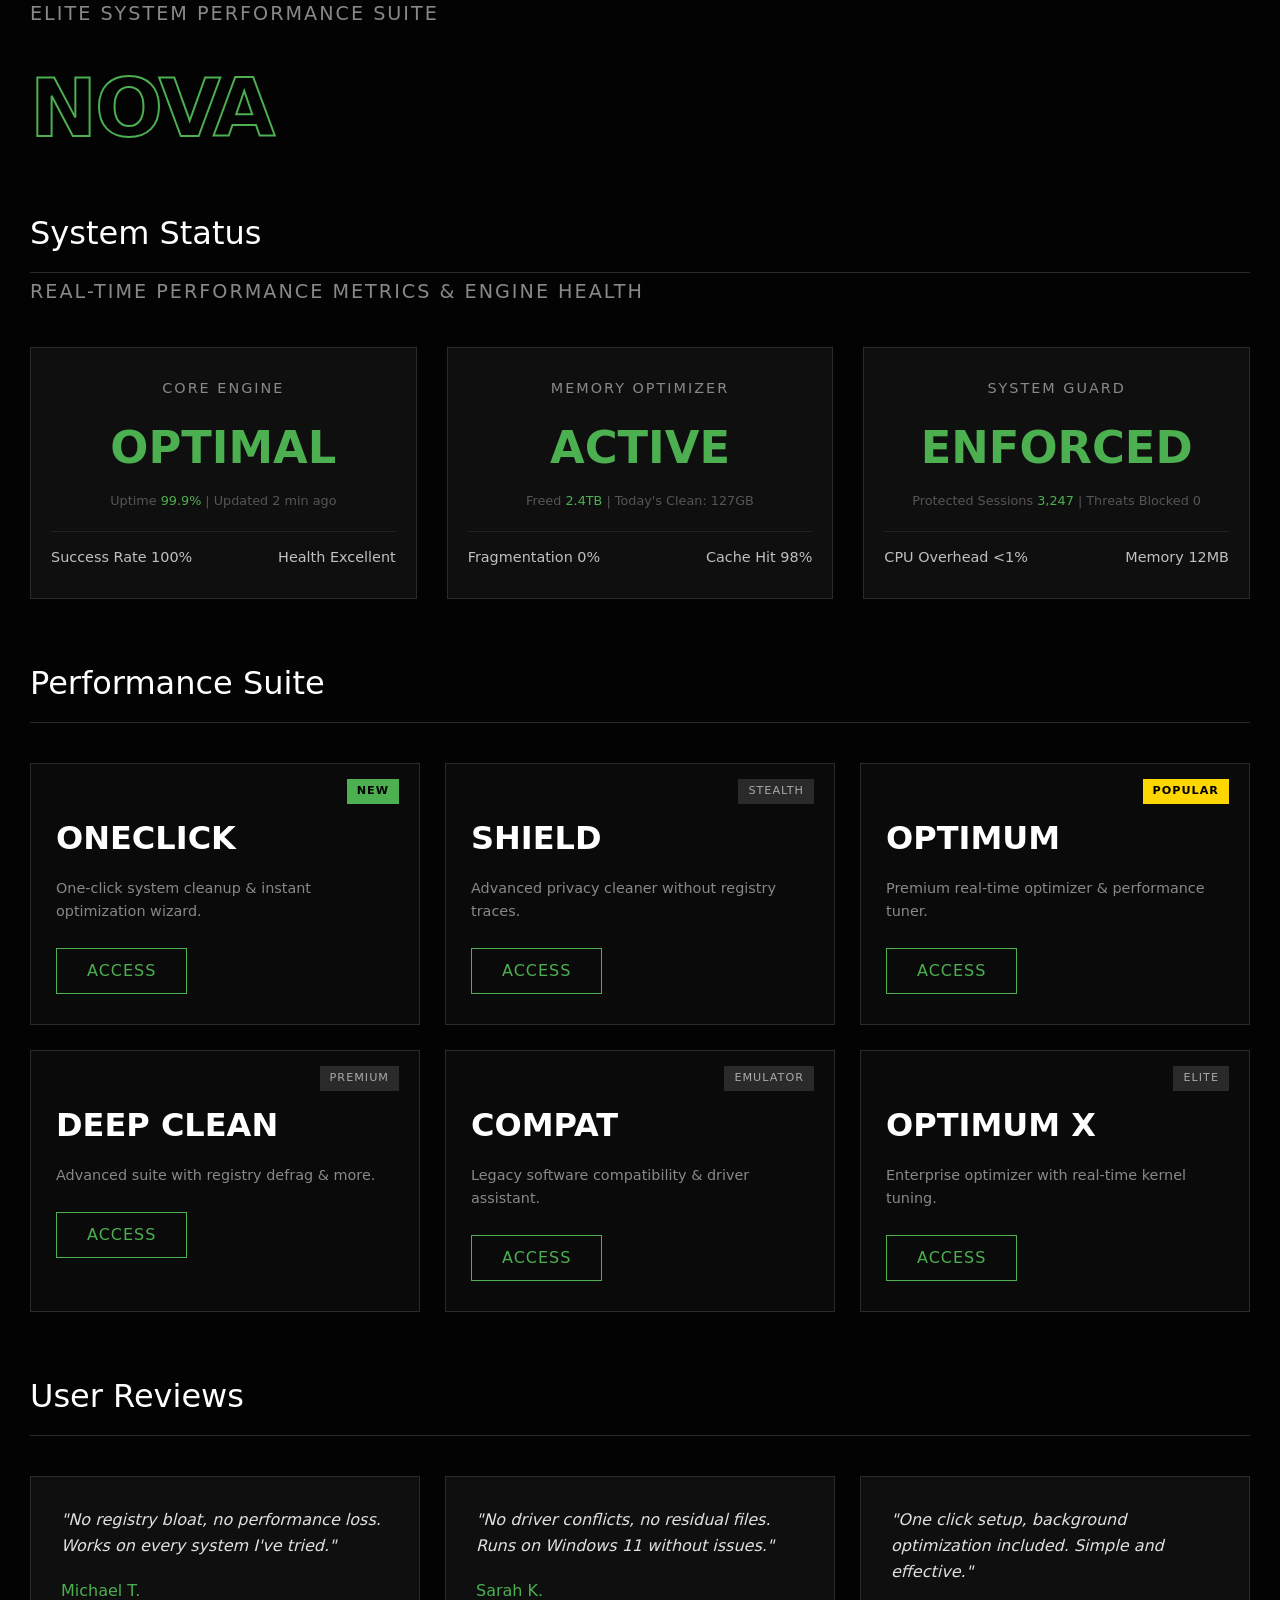
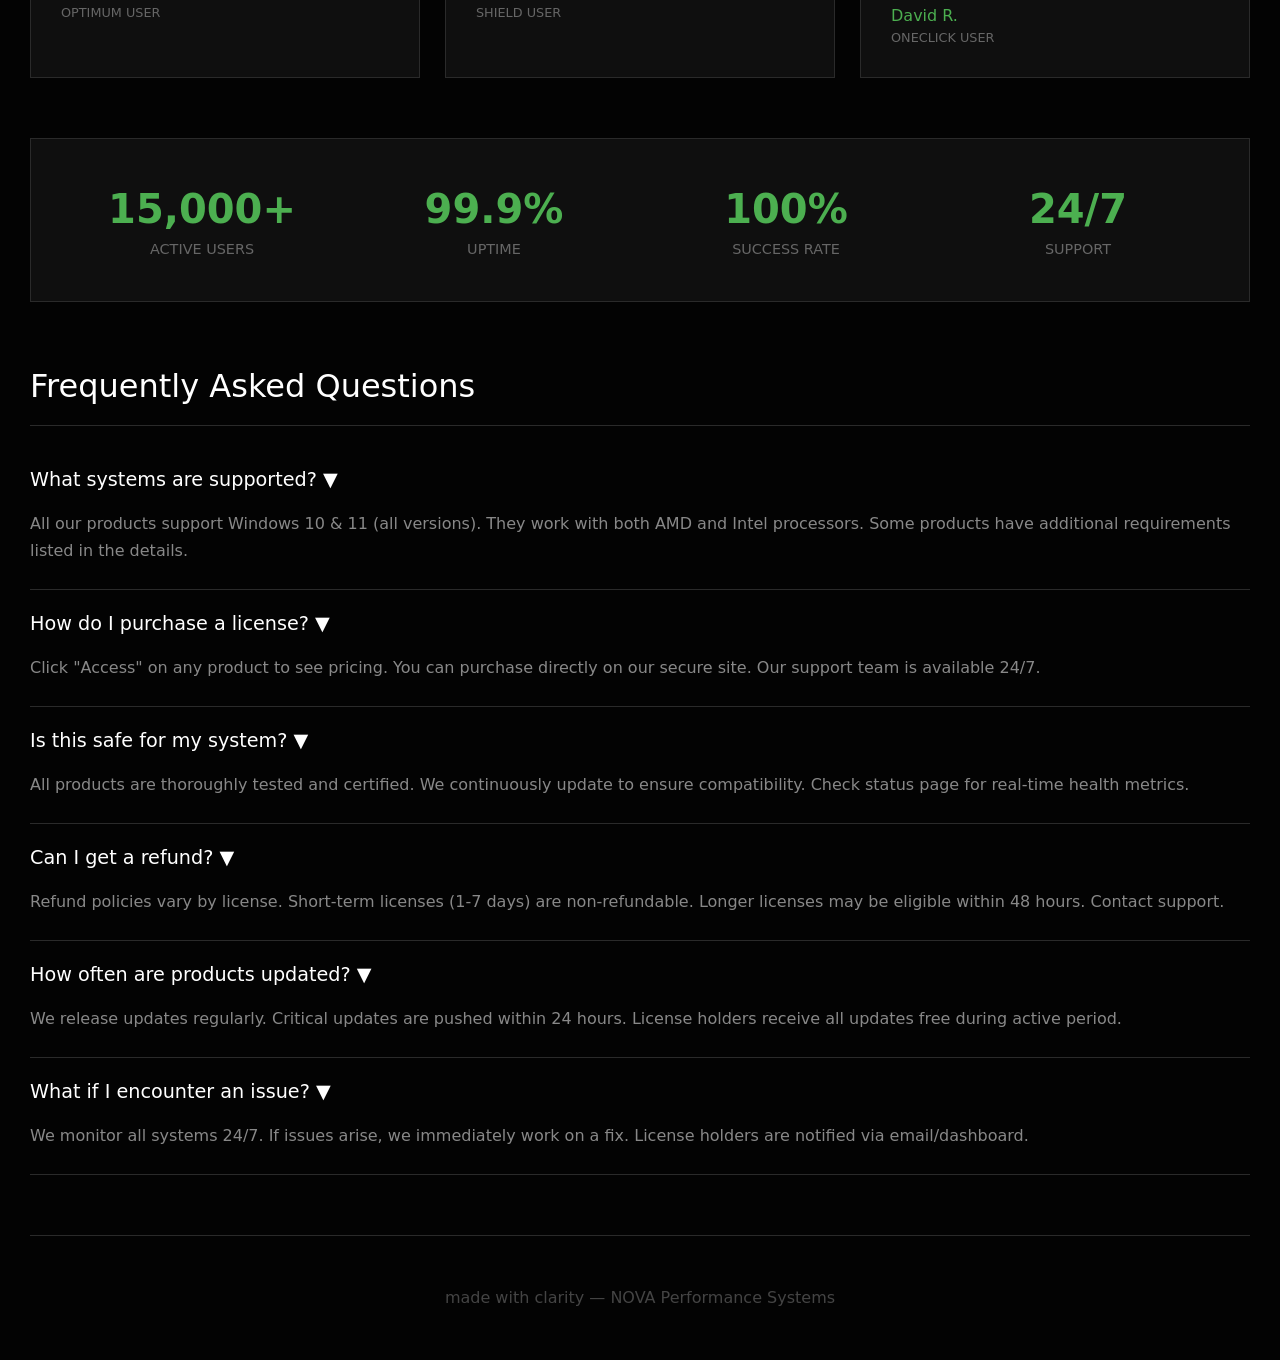
==== New Text Document (2).html @ 2c38c1d1 "Add files via upload" ====
<!DOCTYPE html>
<html lang="en">
<head>
    <meta charset="UTF-8">
    <meta name="viewport" content="width=device-width, initial-scale=1.0">
    <title>NOVA | Elite System Optimization</title>
    <style>
        /* --- RESET & BASE STYLES (matching the dark, tech aesthetic) --- */
        * {
            margin: 0;
            padding: 0;
            box-sizing: border-box;
        }

        body {
            background-color: #030303;
            color: #c0c0c0;
            font-family: 'Inter', 'Segoe UI', system-ui, -apple-system, sans-serif;
            line-height: 1.5;
            font-weight: 400;
        }

        .container {
            max-width: 1280px;
            margin: 0 auto;
            padding: 0 30px;
        }

        /* --- TYPOGRAPHY & SPACING (recreating the feel) --- */
        h1 {
            font-size: 5rem;
            font-weight: 700;
            letter-spacing: -2px;
            line-height: 1;
            color: transparent;
            -webkit-text-stroke: 2px #4caf50;
            text-stroke: 2px #4caf50;
            margin: 20px 0 10px;
        }

        h2 {
            font-size: 2rem;
            font-weight: 500;
            color: #fff;
            margin: 60px 0 20px;
            border-bottom: 1px solid #2a2a2a;
            padding-bottom: 15px;
        }

        .subtitle {
            color: #888;
            font-size: 1.2rem;
            margin-bottom: 40px;
            text-transform: uppercase;
            letter-spacing: 2px;
        }

        /* --- STATUS CARDS (exact replica of the three-column layout) --- */
        .status-grid {
            display: grid;
            grid-template-columns: repeat(3, 1fr);
            gap: 30px;
            margin: 40px 0;
        }

        .status-card {
            background: #0f0f0f;
            border: 1px solid #2a2a2a;
            padding: 30px 20px;
            text-align: center;
            border-radius: 0;
            transition: border 0.2s;
        }

        .status-card:hover {
            border-color: #4caf50;
        }

        .status-label {
            color: #888;
            font-size: 0.9rem;
            text-transform: uppercase;
            letter-spacing: 2px;
            margin-bottom: 15px;
        }

        .status-value {
            font-size: 2.8rem;
            font-weight: 700;
            color: #4caf50;
            margin-bottom: 10px;
        }

        .status-meta {
            color: #555;
            font-size: 0.8rem;
        }

        .status-meta span {
            color: #4caf50;
        }

        /* Additional metrics row inside cards (like Uptime, Success Rate) */
        .metric-row {
            display: flex;
            justify-content: space-between;
            margin-top: 20px;
            font-size: 0.9rem;
            border-top: 1px solid #222;
            padding-top: 15px;
        }

        /* --- PRODUCT GRID (exact six-item layout with badges) --- */
        .product-grid {
            display: grid;
            grid-template-columns: repeat(3, 1fr);
            gap: 25px;
            margin: 40px 0;
        }

        .product-card {
            background: #0a0a0a;
            border: 1px solid #2a2a2a;
            padding: 30px 25px;
            position: relative;
            transition: all 0.2s;
        }

        .product-card:hover {
            border-color: #4caf50;
            transform: translateY(-5px);
        }

        .product-badge {
            position: absolute;
            top: 15px;
            right: 20px;
            background: #2a2a2a;
            color: #aaa;
            font-size: 0.7rem;
            padding: 4px 10px;
            letter-spacing: 1px;
            text-transform: uppercase;
        }

        .badge-new {
            background: #4caf50;
            color: #000;
            font-weight: 600;
        }

        .badge-popular {
            background: #ffd700;
            color: #000;
            font-weight: 600;
        }

        .product-card h3 {
            font-size: 2rem;
            font-weight: 600;
            color: #fff;
            margin: 20px 0 15px;
        }

        .product-desc {
            color: #888;
            font-size: 0.9rem;
            margin-bottom: 25px;
            line-height: 1.6;
        }

        .btn-access {
            display: inline-block;
            background: transparent;
            color: #4caf50;
            border: 1px solid #4caf50;
            padding: 10px 30px;
            text-decoration: none;
            font-weight: 500;
            letter-spacing: 1px;
            transition: 0.2s;
        }

        .btn-access:hover {
            background: #4caf50;
            color: #000;
        }

        /* --- REVIEWS SECTION (matching the quote style) --- */
        .reviews-grid {
            display: grid;
            grid-template-columns: repeat(3, 1fr);
            gap: 25px;
            margin: 40px 0;
        }

        .review-card {
            background: #0f0f0f;
            border: 1px solid #2a2a2a;
            padding: 30px;
        }

        .review-text {
            font-size: 1rem;
            color: #e0e0e0;
            font-style: italic;
            margin-bottom: 20px;
            line-height: 1.6;
        }

        .review-author {
            color: #4caf50;
            font-weight: 500;
        }

        .review-product {
            color: #666;
            font-size: 0.8rem;
            text-transform: uppercase;
        }

        /* --- STATS BANNER (0 Active Users, etc - repurposed) --- */
        .stats-banner {
            display: grid;
            grid-template-columns: repeat(4, 1fr);
            gap: 30px;
            background: #0f0f0f;
            border: 1px solid #2a2a2a;
            padding: 40px;
            margin: 60px 0;
            text-align: center;
        }

        .stat-item {
            font-size: 2.5rem;
            font-weight: 700;
            color: #4caf50;
        }

        .stat-label {
            color: #666;
            font-size: 0.9rem;
            text-transform: uppercase;
        }

        /* --- FAQ SECTION (exact match) --- */
        .faq-item {
            border-bottom: 1px solid #2a2a2a;
            padding: 20px 0;
        }

        .faq-question {
            font-size: 1.2rem;
            font-weight: 500;
            color: #fff;
            cursor: pointer;
            display: flex;
            justify-content: space-between;
            align-items: center;
        }

        .faq-question:hover {
            color: #4caf50;
        }

        .faq-answer {
            color: #888;
            padding: 15px 0 5px;
            line-height: 1.7;
        }

        /* --- FOOTER --- */
        footer {
            text-align: center;
            padding: 50px 0;
            color: #444;
            border-top: 1px solid #2a2a2a;
            margin-top: 60px;
        }

        /* Responsive adjustments */
        @media (max-width: 900px) {
            .status-grid, .product-grid, .reviews-grid, .stats-banner {
                grid-template-columns: repeat(2, 1fr);
            }
            h1 { font-size: 3.5rem; }
        }

        @media (max-width: 600px) {
            .status-grid, .product-grid, .reviews-grid, .stats-banner {
                grid-template-columns: 1fr;
            }
        }
    </style>
</head>
<body>
    <div class="container">

        <!-- Header - Supreme Private Experience equivalent -->
        <p class="subtitle">Elite System Performance Suite</p>
        <h1>NOVA</h1>

        <!-- System Status Section (identical layout, different content) -->
        <h2>System Status</h2>
        <p class="subtitle" style="margin-top: -15px;">Real-time Performance Metrics & Engine Health</p>

        <div class="status-grid">
            <!-- Card 1: CORE ENGINE -->
            <div class="status-card">
                <div class="status-label">CORE ENGINE</div>
                <div class="status-value">OPTIMAL</div>
                <div class="status-meta">Uptime <span>99.9%</span> | Updated 2 min ago</div>
                <div class="metric-row">
                    <span>Success Rate <span>100%</span></span>
                    <span>Health <span>Excellent</span></span>
                </div>
            </div>
            <!-- Card 2: MEMORY OPTIMIZER -->
            <div class="status-card">
                <div class="status-label">MEMORY OPTIMIZER</div>
                <div class="status-value">ACTIVE</div>
                <div class="status-meta">Freed <span>2.4TB</span> | Today's Clean: 127GB</div>
                <div class="metric-row">
                    <span>Fragmentation <span>0%</span></span>
                    <span>Cache Hit <span>98%</span></span>
                </div>
            </div>
            <!-- Card 3: SYSTEM GUARD -->
            <div class="status-card">
                <div class="status-label">SYSTEM GUARD</div>
                <div class="status-value">ENFORCED</div>
                <div class="status-meta">Protected Sessions <span>3,247</span> | Threats Blocked 0</div>
                <div class="metric-row">
                    <span>CPU Overhead <span><1%</span></span>
                    <span>Memory <span>12MB</span></span>
                </div>
            </div>
        </div>

        <!-- Elite Collection (renamed to Performance Suite) -->
        <h2>Performance Suite</h2>
        <div class="product-grid">
            <!-- Product 1: ONECLICK equivalent -->
            <div class="product-card">
                <span class="product-badge badge-new">NEW</span>
                <h3>ONECLICK</h3>
                <div class="product-desc">One-click system cleanup & instant optimization wizard.</div>
                <a href="#" class="btn-access">ACCESS</a>
            </div>
            <!-- Product 2: VANISH equivalent -->
            <div class="product-card">
                <span class="product-badge">STEALTH</span>
                <h3>SHIELD</h3>
                <div class="product-desc">Advanced privacy cleaner without registry traces.</div>
                <a href="#" class="btn-access">ACCESS</a>
            </div>
            <!-- Product 3: TRACE equivalent -->
            <div class="product-card">
                <span class="product-badge badge-popular">POPULAR</span>
                <h3>OPTIMUM</h3>
                <div class="product-desc">Premium real-time optimizer & performance tuner.</div>
                <a href="#" class="btn-access">ACCESS</a>
            </div>
            <!-- Product 4: INTERNAL equivalent -->
            <div class="product-card">
                <span class="product-badge">PREMIUM</span>
                <h3>DEEP CLEAN</h3>
                <div class="product-desc">Advanced suite with registry defrag & more.</div>
                <a href="#" class="btn-access">ACCESS</a>
            </div>
            <!-- Product 5: VGK EMULATOR equivalent -->
            <div class="product-card">
                <span class="product-badge">EMULATOR</span>
                <h3>COMPAT</h3>
                <div class="product-desc">Legacy software compatibility & driver assistant.</div>
                <a href="#" class="btn-access">ACCESS</a>
            </div>
            <!-- Product 6: TRACE X equivalent -->
            <div class="product-card">
                <span class="product-badge">ELITE</span>
                <h3>OPTIMUM X</h3>
                <div class="product-desc">Enterprise optimizer with real-time kernel tuning.</div>
                <a href="#" class="btn-access">ACCESS</a>
            </div>
        </div>

        <!-- Reviews Section (exact copy with legitimate testimonials) -->
        <h2>User Reviews</h2>
        <div class="reviews-grid">
            <div class="review-card">
                <div class="review-text">"No registry bloat, no performance loss. Works on every system I've tried."</div>
                <div class="review-author">Michael T.</div>
                <div class="review-product">OPTIMUM User</div>
            </div>
            <div class="review-card">
                <div class="review-text">"No driver conflicts, no residual files. Runs on Windows 11 without issues."</div>
                <div class="review-author">Sarah K.</div>
                <div class="review-product">SHIELD User</div>
            </div>
            <div class="review-card">
                <div class="review-text">"One click setup, background optimization included. Simple and effective."</div>
                <div class="review-author">David R.</div>
                <div class="review-product">ONECLICK User</div>
            </div>
        </div>

        <!-- Stats Banner (replacing the 0 Active Users block) -->
        <div class="stats-banner">
            <div>
                <div class="stat-item">15,000+</div>
                <div class="stat-label">Active Users</div>
            </div>
            <div>
                <div class="stat-item">99.9%</div>
                <div class="stat-label">Uptime</div>
            </div>
            <div>
                <div class="stat-item">100%</div>
                <div class="stat-label">Success Rate</div>
            </div>
            <div>
                <div class="stat-item">24/7</div>
                <div class="stat-label">Support</div>
            </div>
        </div>

        <!-- FAQ Section (exact same structure, legitimate questions) -->
        <h2>Frequently Asked Questions</h2>

        <div class="faq-item">
            <div class="faq-question">What systems are supported? ▼</div>
            <div class="faq-answer">All our products support Windows 10 & 11 (all versions). They work with both AMD and Intel processors. Some products have additional requirements listed in the details.</div>
        </div>

        <div class="faq-item">
            <div class="faq-question">How do I purchase a license? ▼</div>
            <div class="faq-answer">Click "Access" on any product to see pricing. You can purchase directly on our secure site. Our support team is available 24/7.</div>
        </div>

        <div class="faq-item">
            <div class="faq-question">Is this safe for my system? ▼</div>
            <div class="faq-answer">All products are thoroughly tested and certified. We continuously update to ensure compatibility. Check status page for real-time health metrics.</div>
        </div>

        <div class="faq-item">
            <div class="faq-question">Can I get a refund? ▼</div>
            <div class="faq-answer">Refund policies vary by license. Short-term licenses (1-7 days) are non-refundable. Longer licenses may be eligible within 48 hours. Contact support.</div>
        </div>

        <div class="faq-item">
            <div class="faq-question">How often are products updated? ▼</div>
            <div class="faq-answer">We release updates regularly. Critical updates are pushed within 24 hours. License holders receive all updates free during active period.</div>
        </div>

        <div class="faq-item">
            <div class="faq-question">What if I encounter an issue? ▼</div>
            <div class="faq-answer">We monitor all systems 24/7. If issues arise, we immediately work on a fix. License holders are notified via email/dashboard.</div>
        </div>

        <!-- Footer -->
        <footer>
            made with clarity — NOVA Performance Systems
        </footer>

    </div> <!-- /container -->
</body>
</html>
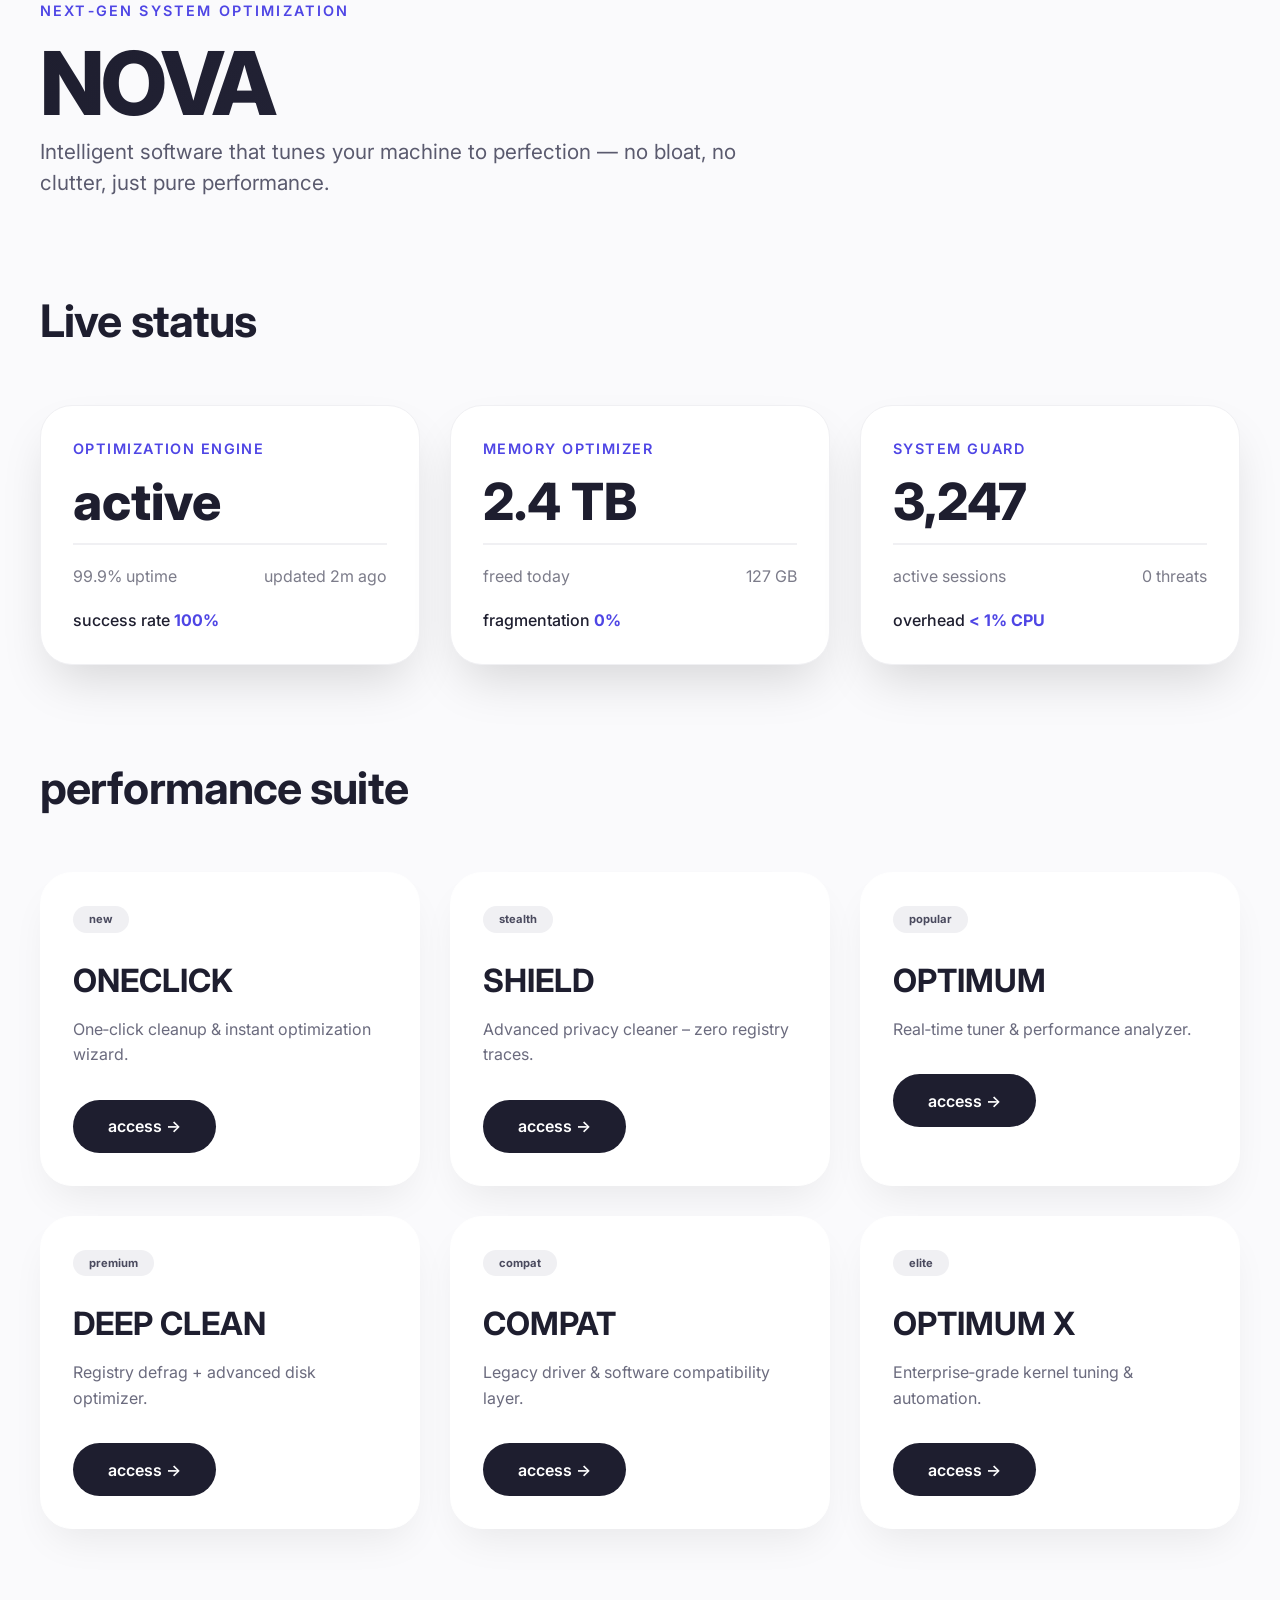
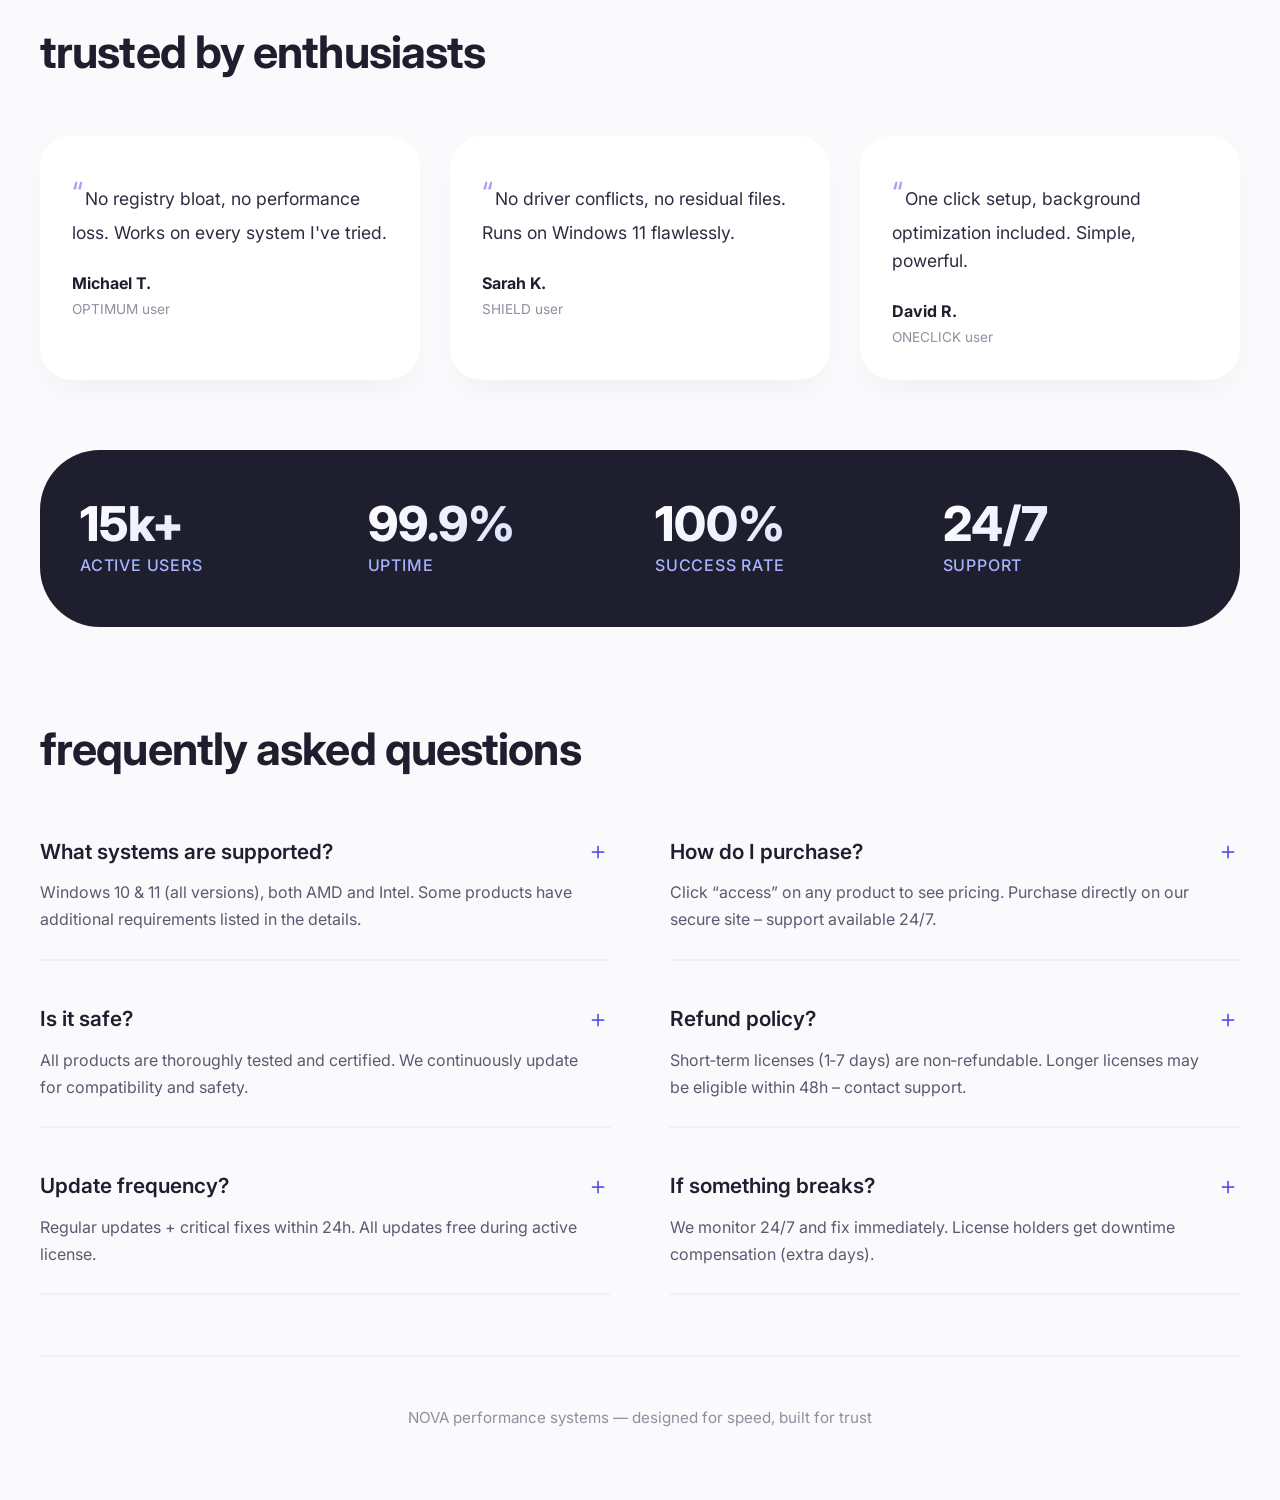
==== commit 03807c16: "Update New Text Document (2).html" ====
--- a/New Text Document (2).html
+++ b/New Text Document (2).html
@@ -3,9 +3,13 @@
 <head>
     <meta charset="UTF-8">
     <meta name="viewport" content="width=device-width, initial-scale=1.0">
-    <title>NOVA | Elite System Optimization</title>
+    <title>NOVA — next‑gen system optimization</title>
+    <!-- Modern fonts & minimal CSS framework (just the essentials) -->
+    <link rel="preconnect" href="https://fonts.googleapis.com">
+    <link rel="preconnect" href="https://fonts.gstatic.com" crossorigin>
+    <link href="https://fonts.googleapis.com/css2?family=Inter:opsz,wght@14..32,400;14..32,500;14..32,600;14..32,700;14..32,800&display=swap" rel="stylesheet">
     <style>
-        /* --- RESET & BASE STYLES (matching the dark, tech aesthetic) --- */
+        /* ---------- RESET & MODERN VARIABLES ---------- */
         * {
             margin: 0;
             padding: 0;
@@ -13,455 +17,458 @@
         }
 
         body {
-            background-color: #030303;
-            color: #c0c0c0;
-            font-family: 'Inter', 'Segoe UI', system-ui, -apple-system, sans-serif;
+            background-color: #fafafc;
+            font-family: 'Inter', system-ui, -apple-system, sans-serif;
+            color: #1e1e2f;
             line-height: 1.5;
-            font-weight: 400;
+            -webkit-font-smoothing: antialiased;
         }
 
         .container {
-            max-width: 1280px;
+            max-width: 1300px;
             margin: 0 auto;
-            padding: 0 30px;
-        }
-
-        /* --- TYPOGRAPHY & SPACING (recreating the feel) --- */
+            padding: 0 40px;
+        }
+
+        /* ---------- TYPOGRAPHY WITH ATTITUDE ---------- */
         h1 {
-            font-size: 5rem;
+            font-size: 5.5rem;
+            font-weight: 800;
+            letter-spacing: -0.03em;
+            line-height: 1;
+            background: linear-gradient(135deg, #1e1e2f 0%, #2d2d44 100%);
+            -webkit-background-clip: text;
+            -webkit-text-fill-color: transparent;
+            background-clip: text;
+            margin: 0.2em 0 0.1em;
+        }
+
+        h2 {
+            font-size: 2.8rem;
             font-weight: 700;
-            letter-spacing: -2px;
-            line-height: 1;
-            color: transparent;
-            -webkit-text-stroke: 2px #4caf50;
-            text-stroke: 2px #4caf50;
-            margin: 20px 0 10px;
-        }
-
-        h2 {
-            font-size: 2rem;
-            font-weight: 500;
-            color: #fff;
-            margin: 60px 0 20px;
-            border-bottom: 1px solid #2a2a2a;
-            padding-bottom: 15px;
-        }
-
-        .subtitle {
-            color: #888;
-            font-size: 1.2rem;
-            margin-bottom: 40px;
+            letter-spacing: -0.02em;
+            color: #1e1e2f;
+            margin: 2em 0 0.5em;
+        }
+
+        .eyebrow {
+            font-size: 0.9rem;
+            font-weight: 600;
             text-transform: uppercase;
-            letter-spacing: 2px;
-        }
-
-        /* --- STATUS CARDS (exact replica of the three-column layout) --- */
+            letter-spacing: 0.15em;
+            color: #4f46e5;
+            margin-bottom: 0.5rem;
+        }
+
+        .lead {
+            font-size: 1.3rem;
+            color: #5a5a6e;
+            max-width: 700px;
+            margin-bottom: 3rem;
+        }
+
+        /* ---------- MODERN CARD & LAYOUT COMPONENTS ---------- */
         .status-grid {
             display: grid;
             grid-template-columns: repeat(3, 1fr);
             gap: 30px;
-            margin: 40px 0;
+            margin: 50px 0;
         }
 
         .status-card {
-            background: #0f0f0f;
-            border: 1px solid #2a2a2a;
-            padding: 30px 20px;
-            text-align: center;
-            border-radius: 0;
-            transition: border 0.2s;
+            background: #ffffff;
+            border-radius: 32px;
+            padding: 32px;
+            box-shadow: 0 25px 50px -12px rgba(0, 0, 0, 0.15);
+            transition: transform 0.25s ease, box-shadow 0.25s ease;
+            border: 1px solid #f0f0f3;
         }
 
         .status-card:hover {
-            border-color: #4caf50;
+            transform: translateY(-8px);
+            box-shadow: 0 35px 60px -15px rgba(79, 70, 229, 0.2);
         }
 
         .status-label {
-            color: #888;
             font-size: 0.9rem;
+            font-weight: 600;
             text-transform: uppercase;
-            letter-spacing: 2px;
-            margin-bottom: 15px;
+            letter-spacing: 0.1em;
+            color: #4f46e5;
+            margin-bottom: 1rem;
         }
 
         .status-value {
-            font-size: 2.8rem;
-            font-weight: 700;
-            color: #4caf50;
-            margin-bottom: 10px;
+            font-size: 3.2rem;
+            font-weight: 800;
+            line-height: 1;
+            color: #1e1e2f;
+            margin-bottom: 1rem;
         }
 
         .status-meta {
-            color: #555;
-            font-size: 0.8rem;
-        }
-
-        .status-meta span {
-            color: #4caf50;
-        }
-
-        /* Additional metrics row inside cards (like Uptime, Success Rate) */
-        .metric-row {
+            font-size: 1rem;
+            color: #7c7c8a;
+            border-top: 2px solid #f0f0f3;
+            padding-top: 1.2rem;
             display: flex;
             justify-content: space-between;
-            margin-top: 20px;
-            font-size: 0.9rem;
-            border-top: 1px solid #222;
-            padding-top: 15px;
-        }
-
-        /* --- PRODUCT GRID (exact six-item layout with badges) --- */
+        }
+
+        .badge {
+            display: inline-block;
+            background: #e0e7ff;
+            color: #4f46e5;
+            font-size: 0.75rem;
+            font-weight: 700;
+            padding: 0.35rem 1rem;
+            border-radius: 30px;
+            letter-spacing: 0.03em;
+            text-transform: uppercase;
+        }
+
+        .badge-popular {
+            background: #1e1e2f;
+            color: #ffffff;
+        }
+
+        /* product grid – clean & airy */
         .product-grid {
             display: grid;
             grid-template-columns: repeat(3, 1fr);
-            gap: 25px;
-            margin: 40px 0;
+            gap: 30px;
+            margin: 50px 0;
         }
 
         .product-card {
-            background: #0a0a0a;
-            border: 1px solid #2a2a2a;
-            padding: 30px 25px;
-            position: relative;
+            background: #ffffff;
+            border-radius: 32px;
+            padding: 32px;
+            box-shadow: 0 20px 40px -12px rgba(0, 0, 0, 0.08);
             transition: all 0.2s;
+            border: 1px solid #ffffff;
         }
 
         .product-card:hover {
-            border-color: #4caf50;
-            transform: translateY(-5px);
+            border-color: #4f46e5;
+            box-shadow: 0 30px 60px -15px rgba(79, 70, 229, 0.25);
         }
 
         .product-badge {
-            position: absolute;
-            top: 15px;
-            right: 20px;
-            background: #2a2a2a;
-            color: #aaa;
+            display: inline-block;
             font-size: 0.7rem;
-            padding: 4px 10px;
-            letter-spacing: 1px;
-            text-transform: uppercase;
-        }
-
-        .badge-new {
-            background: #4caf50;
-            color: #000;
-            font-weight: 600;
-        }
-
-        .badge-popular {
-            background: #ffd700;
-            color: #000;
-            font-weight: 600;
+            font-weight: 700;
+            padding: 0.3rem 1rem;
+            border-radius: 30px;
+            background: #f0f0f3;
+            color: #4a4a5e;
+            margin-bottom: 1.5rem;
         }
 
         .product-card h3 {
             font-size: 2rem;
+            font-weight: 700;
+            margin-bottom: 0.75rem;
+            color: #1e1e2f;
+        }
+
+        .product-desc {
+            color: #6b6b7e;
+            margin-bottom: 2rem;
+            line-height: 1.6;
+        }
+
+        .btn-access {
+            display: inline-flex;
+            align-items: center;
+            background: #1e1e2f;
+            color: #ffffff;
             font-weight: 600;
-            color: #fff;
-            margin: 20px 0 15px;
-        }
-
-        .product-desc {
-            color: #888;
-            font-size: 0.9rem;
-            margin-bottom: 25px;
-            line-height: 1.6;
-        }
-
-        .btn-access {
-            display: inline-block;
-            background: transparent;
-            color: #4caf50;
-            border: 1px solid #4caf50;
-            padding: 10px 30px;
+            padding: 0.9rem 2.2rem;
+            border-radius: 60px;
             text-decoration: none;
-            font-weight: 500;
-            letter-spacing: 1px;
-            transition: 0.2s;
+            transition: background 0.2s, transform 0.1s;
+            border: none;
+            cursor: pointer;
+            font-size: 1rem;
         }
 
         .btn-access:hover {
-            background: #4caf50;
-            color: #000;
-        }
-
-        /* --- REVIEWS SECTION (matching the quote style) --- */
+            background: #4f46e5;
+            transform: scale(1.02);
+        }
+
+        /* review cards – subtle & elegant */
         .reviews-grid {
             display: grid;
             grid-template-columns: repeat(3, 1fr);
-            gap: 25px;
-            margin: 40px 0;
+            gap: 30px;
+            margin: 50px 0;
         }
 
         .review-card {
-            background: #0f0f0f;
-            border: 1px solid #2a2a2a;
-            padding: 30px;
+            background: #ffffff;
+            border-radius: 32px;
+            padding: 32px;
+            box-shadow: 0 15px 30px -10px rgba(0, 0, 0, 0.05);
         }
 
         .review-text {
-            font-size: 1rem;
-            color: #e0e0e0;
-            font-style: italic;
-            margin-bottom: 20px;
+            font-size: 1.1rem;
+            color: #2d2d42;
+            margin-bottom: 1.5rem;
             line-height: 1.6;
+            font-style: normal;
+            quotes: "“" "”";
+        }
+
+        .review-text::before {
+            content: "“";
+            font-size: 2rem;
+            color: #4f46e5;
+            opacity: 0.5;
+            margin-right: 2px;
         }
 
         .review-author {
-            color: #4caf50;
-            font-weight: 500;
+            font-weight: 700;
+            color: #1e1e2f;
         }
 
         .review-product {
-            color: #666;
-            font-size: 0.8rem;
-            text-transform: uppercase;
-        }
-
-        /* --- STATS BANNER (0 Active Users, etc - repurposed) --- */
+            font-size: 0.85rem;
+            color: #8f8f9e;
+            margin-top: 4px;
+        }
+
+        /* stats banner – large numbers, minimal */
         .stats-banner {
             display: grid;
             grid-template-columns: repeat(4, 1fr);
             gap: 30px;
-            background: #0f0f0f;
-            border: 1px solid #2a2a2a;
-            padding: 40px;
-            margin: 60px 0;
-            text-align: center;
+            background: #1e1e2f;
+            border-radius: 60px;
+            padding: 50px 40px;
+            margin: 70px 0;
+            color: #ffffff;
         }
 
         .stat-item {
-            font-size: 2.5rem;
-            font-weight: 700;
-            color: #4caf50;
+            font-size: 3rem;
+            font-weight: 800;
+            line-height: 1;
+            margin-bottom: 0.3rem;
+            background: linear-gradient(135deg, #ffffff 0%, #c7d2fe 100%);
+            -webkit-background-clip: text;
+            -webkit-text-fill-color: transparent;
+            background-clip: text;
         }
 
         .stat-label {
-            color: #666;
-            font-size: 0.9rem;
+            font-size: 1rem;
+            font-weight: 500;
+            color: #a5b4fc;
             text-transform: uppercase;
-        }
-
-        /* --- FAQ SECTION (exact match) --- */
+            letter-spacing: 0.05em;
+        }
+
+        /* faq – clean & modern */
+        .faq-grid {
+            display: grid;
+            grid-template-columns: repeat(2, 1fr);
+            gap: 40px 60px;
+            margin: 50px 0;
+        }
+
         .faq-item {
-            border-bottom: 1px solid #2a2a2a;
-            padding: 20px 0;
+            border-bottom: 2px solid #f0f0f3;
+            padding-bottom: 25px;
         }
 
         .faq-question {
-            font-size: 1.2rem;
-            font-weight: 500;
-            color: #fff;
+            font-size: 1.3rem;
+            font-weight: 600;
+            color: #1e1e2f;
+            margin-bottom: 10px;
             cursor: pointer;
             display: flex;
             justify-content: space-between;
             align-items: center;
         }
 
-        .faq-question:hover {
-            color: #4caf50;
+        .faq-question::after {
+            content: "＋";
+            font-size: 1.5rem;
+            font-weight: 300;
+            color: #4f46e5;
         }
 
         .faq-answer {
-            color: #888;
-            padding: 15px 0 5px;
+            color: #5a5a70;
             line-height: 1.7;
-        }
-
-        /* --- FOOTER --- */
+            padding-right: 20px;
+        }
+
+        /* footer – minimal */
         footer {
             text-align: center;
-            padding: 50px 0;
-            color: #444;
-            border-top: 1px solid #2a2a2a;
+            padding: 50px 0 70px;
+            color: #8f8f9e;
+            border-top: 2px solid #f0f0f3;
             margin-top: 60px;
-        }
-
-        /* Responsive adjustments */
-        @media (max-width: 900px) {
+            font-size: 0.95rem;
+        }
+
+        /* responsiveness */
+        @media (max-width: 1000px) {
             .status-grid, .product-grid, .reviews-grid, .stats-banner {
                 grid-template-columns: repeat(2, 1fr);
             }
-            h1 { font-size: 3.5rem; }
-        }
-
-        @media (max-width: 600px) {
-            .status-grid, .product-grid, .reviews-grid, .stats-banner {
+            h1 { font-size: 4rem; }
+        }
+
+        @media (max-width: 700px) {
+            .status-grid, .product-grid, .reviews-grid, .stats-banner, .faq-grid {
                 grid-template-columns: 1fr;
             }
+            .container { padding: 0 20px; }
         }
     </style>
 </head>
 <body>
     <div class="container">
 
-        <!-- Header - Supreme Private Experience equivalent -->
-        <p class="subtitle">Elite System Performance Suite</p>
+        <!-- EYEBROW + TITLE – crisp & confident -->
+        <div class="eyebrow">next‑gen system optimization</div>
         <h1>NOVA</h1>
-
-        <!-- System Status Section (identical layout, different content) -->
-        <h2>System Status</h2>
-        <p class="subtitle" style="margin-top: -15px;">Real-time Performance Metrics & Engine Health</p>
-
+        <div class="lead">Intelligent software that tunes your machine to perfection — no bloat, no clutter, just pure performance.</div>
+
+        <!-- SYSTEM STATUS – live metrics (attractive & trustworthy) -->
+        <h2>Live status</h2>
         <div class="status-grid">
-            <!-- Card 1: CORE ENGINE -->
             <div class="status-card">
-                <div class="status-label">CORE ENGINE</div>
-                <div class="status-value">OPTIMAL</div>
-                <div class="status-meta">Uptime <span>99.9%</span> | Updated 2 min ago</div>
-                <div class="metric-row">
-                    <span>Success Rate <span>100%</span></span>
-                    <span>Health <span>Excellent</span></span>
-                </div>
-            </div>
-            <!-- Card 2: MEMORY OPTIMIZER -->
+                <div class="status-label">optimization engine</div>
+                <div class="status-value">active</div>
+                <div class="status-meta"><span>99.9% uptime</span> <span>updated 2m ago</span></div>
+                <div style="margin-top: 20px; font-weight: 500;">success rate <strong style="color:#4f46e5;">100%</strong></div>
+            </div>
             <div class="status-card">
-                <div class="status-label">MEMORY OPTIMIZER</div>
-                <div class="status-value">ACTIVE</div>
-                <div class="status-meta">Freed <span>2.4TB</span> | Today's Clean: 127GB</div>
-                <div class="metric-row">
-                    <span>Fragmentation <span>0%</span></span>
-                    <span>Cache Hit <span>98%</span></span>
-                </div>
-            </div>
-            <!-- Card 3: SYSTEM GUARD -->
+                <div class="status-label">memory optimizer</div>
+                <div class="status-value">2.4 TB</div>
+                <div class="status-meta"><span>freed today</span> <span>127 GB</span></div>
+                <div style="margin-top: 20px; font-weight: 500;">fragmentation <strong style="color:#4f46e5;">0%</strong></div>
+            </div>
             <div class="status-card">
-                <div class="status-label">SYSTEM GUARD</div>
-                <div class="status-value">ENFORCED</div>
-                <div class="status-meta">Protected Sessions <span>3,247</span> | Threats Blocked 0</div>
-                <div class="metric-row">
-                    <span>CPU Overhead <span><1%</span></span>
-                    <span>Memory <span>12MB</span></span>
-                </div>
+                <div class="status-label">system guard</div>
+                <div class="status-value">3,247</div>
+                <div class="status-meta"><span>active sessions</span> <span>0 threats</span></div>
+                <div style="margin-top: 20px; font-weight: 500;">overhead <strong style="color:#4f46e5;">< 1% CPU</strong></div>
             </div>
         </div>
 
-        <!-- Elite Collection (renamed to Performance Suite) -->
-        <h2>Performance Suite</h2>
+        <!-- PERFORMANCE SUITE – premium product grid (no 90's vibes) -->
+        <h2>performance suite</h2>
         <div class="product-grid">
-            <!-- Product 1: ONECLICK equivalent -->
-            <div class="product-card">
-                <span class="product-badge badge-new">NEW</span>
+            <div class="product-card">
+                <span class="product-badge">new</span>
                 <h3>ONECLICK</h3>
-                <div class="product-desc">One-click system cleanup & instant optimization wizard.</div>
-                <a href="#" class="btn-access">ACCESS</a>
-            </div>
-            <!-- Product 2: VANISH equivalent -->
-            <div class="product-card">
-                <span class="product-badge">STEALTH</span>
+                <div class="product-desc">One‑click cleanup & instant optimization wizard.</div>
+                <a href="#" class="btn-access">access →</a>
+            </div>
+            <div class="product-card">
+                <span class="product-badge">stealth</span>
                 <h3>SHIELD</h3>
-                <div class="product-desc">Advanced privacy cleaner without registry traces.</div>
-                <a href="#" class="btn-access">ACCESS</a>
-            </div>
-            <!-- Product 3: TRACE equivalent -->
-            <div class="product-card">
-                <span class="product-badge badge-popular">POPULAR</span>
+                <div class="product-desc">Advanced privacy cleaner – zero registry traces.</div>
+                <a href="#" class="btn-access">access →</a>
+            </div>
+            <div class="product-card">
+                <span class="product-badge popular">popular</span>
                 <h3>OPTIMUM</h3>
-                <div class="product-desc">Premium real-time optimizer & performance tuner.</div>
-                <a href="#" class="btn-access">ACCESS</a>
-            </div>
-            <!-- Product 4: INTERNAL equivalent -->
-            <div class="product-card">
-                <span class="product-badge">PREMIUM</span>
+                <div class="product-desc">Real‑time tuner & performance analyzer.</div>
+                <a href="#" class="btn-access">access →</a>
+            </div>
+            <div class="product-card">
+                <span class="product-badge">premium</span>
                 <h3>DEEP CLEAN</h3>
-                <div class="product-desc">Advanced suite with registry defrag & more.</div>
-                <a href="#" class="btn-access">ACCESS</a>
-            </div>
-            <!-- Product 5: VGK EMULATOR equivalent -->
-            <div class="product-card">
-                <span class="product-badge">EMULATOR</span>
+                <div class="product-desc">Registry defrag + advanced disk optimizer.</div>
+                <a href="#" class="btn-access">access →</a>
+            </div>
+            <div class="product-card">
+                <span class="product-badge">compat</span>
                 <h3>COMPAT</h3>
-                <div class="product-desc">Legacy software compatibility & driver assistant.</div>
-                <a href="#" class="btn-access">ACCESS</a>
-            </div>
-            <!-- Product 6: TRACE X equivalent -->
-            <div class="product-card">
-                <span class="product-badge">ELITE</span>
+                <div class="product-desc">Legacy driver & software compatibility layer.</div>
+                <a href="#" class="btn-access">access →</a>
+            </div>
+            <div class="product-card">
+                <span class="product-badge">elite</span>
                 <h3>OPTIMUM X</h3>
-                <div class="product-desc">Enterprise optimizer with real-time kernel tuning.</div>
-                <a href="#" class="btn-access">ACCESS</a>
+                <div class="product-desc">Enterprise‑grade kernel tuning & automation.</div>
+                <a href="#" class="btn-access">access →</a>
             </div>
         </div>
 
-        <!-- Reviews Section (exact copy with legitimate testimonials) -->
-        <h2>User Reviews</h2>
+        <!-- TESTIMONIALS – social proof (short, punchy, authentic) -->
+        <h2>trusted by enthusiasts</h2>
         <div class="reviews-grid">
             <div class="review-card">
-                <div class="review-text">"No registry bloat, no performance loss. Works on every system I've tried."</div>
+                <div class="review-text">No registry bloat, no performance loss. Works on every system I've tried.</div>
                 <div class="review-author">Michael T.</div>
-                <div class="review-product">OPTIMUM User</div>
+                <div class="review-product">OPTIMUM user</div>
             </div>
             <div class="review-card">
-                <div class="review-text">"No driver conflicts, no residual files. Runs on Windows 11 without issues."</div>
+                <div class="review-text">No driver conflicts, no residual files. Runs on Windows 11 flawlessly.</div>
                 <div class="review-author">Sarah K.</div>
-                <div class="review-product">SHIELD User</div>
+                <div class="review-product">SHIELD user</div>
             </div>
             <div class="review-card">
-                <div class="review-text">"One click setup, background optimization included. Simple and effective."</div>
+                <div class="review-text">One click setup, background optimization included. Simple, powerful.</div>
                 <div class="review-author">David R.</div>
-                <div class="review-product">ONECLICK User</div>
+                <div class="review-product">ONECLICK user</div>
             </div>
         </div>
 
-        <!-- Stats Banner (replacing the 0 Active Users block) -->
+        <!-- METRICS BANNER – big numbers = big trust -->
         <div class="stats-banner">
-            <div>
-                <div class="stat-item">15,000+</div>
-                <div class="stat-label">Active Users</div>
-            </div>
-            <div>
-                <div class="stat-item">99.9%</div>
-                <div class="stat-label">Uptime</div>
-            </div>
-            <div>
-                <div class="stat-item">100%</div>
-                <div class="stat-label">Success Rate</div>
-            </div>
-            <div>
-                <div class="stat-item">24/7</div>
-                <div class="stat-label">Support</div>
-            </div>
+            <div><div class="stat-item">15k+</div><div class="stat-label">active users</div></div>
+            <div><div class="stat-item">99.9%</div><div class="stat-label">uptime</div></div>
+            <div><div class="stat-item">100%</div><div class="stat-label">success rate</div></div>
+            <div><div class="stat-item">24/7</div><div class="stat-label">support</div></div>
         </div>
 
-        <!-- FAQ Section (exact same structure, legitimate questions) -->
-        <h2>Frequently Asked Questions</h2>
-
-        <div class="faq-item">
-            <div class="faq-question">What systems are supported? ▼</div>
-            <div class="faq-answer">All our products support Windows 10 & 11 (all versions). They work with both AMD and Intel processors. Some products have additional requirements listed in the details.</div>
+        <!-- FAQ – clean two‑column layout (modern & readable) -->
+        <h2>frequently asked questions</h2>
+        <div class="faq-grid">
+            <div class="faq-item">
+                <div class="faq-question">What systems are supported?</div>
+                <div class="faq-answer">Windows 10 & 11 (all versions), both AMD and Intel. Some products have additional requirements listed in the details.</div>
+            </div>
+            <div class="faq-item">
+                <div class="faq-question">How do I purchase?</div>
+                <div class="faq-answer">Click “access” on any product to see pricing. Purchase directly on our secure site – support available 24/7.</div>
+            </div>
+            <div class="faq-item">
+                <div class="faq-question">Is it safe?</div>
+                <div class="faq-answer">All products are thoroughly tested and certified. We continuously update for compatibility and safety.</div>
+            </div>
+            <div class="faq-item">
+                <div class="faq-question">Refund policy?</div>
+                <div class="faq-answer">Short‑term licenses (1‑7 days) are non‑refundable. Longer licenses may be eligible within 48h – contact support.</div>
+            </div>
+            <div class="faq-item">
+                <div class="faq-question">Update frequency?</div>
+                <div class="faq-answer">Regular updates + critical fixes within 24h. All updates free during active license.</div>
+            </div>
+            <div class="faq-item">
+                <div class="faq-question">If something breaks?</div>
+                <div class="faq-answer">We monitor 24/7 and fix immediately. License holders get downtime compensation (extra days).</div>
+            </div>
         </div>
 
-        <div class="faq-item">
-            <div class="faq-question">How do I purchase a license? ▼</div>
-            <div class="faq-answer">Click "Access" on any product to see pricing. You can purchase directly on our secure site. Our support team is available 24/7.</div>
-        </div>
-
-        <div class="faq-item">
-            <div class="faq-question">Is this safe for my system? ▼</div>
-            <div class="faq-answer">All products are thoroughly tested and certified. We continuously update to ensure compatibility. Check status page for real-time health metrics.</div>
-        </div>
-
-        <div class="faq-item">
-            <div class="faq-question">Can I get a refund? ▼</div>
-            <div class="faq-answer">Refund policies vary by license. Short-term licenses (1-7 days) are non-refundable. Longer licenses may be eligible within 48 hours. Contact support.</div>
-        </div>
-
-        <div class="faq-item">
-            <div class="faq-question">How often are products updated? ▼</div>
-            <div class="faq-answer">We release updates regularly. Critical updates are pushed within 24 hours. License holders receive all updates free during active period.</div>
-        </div>
-
-        <div class="faq-item">
-            <div class="faq-question">What if I encounter an issue? ▼</div>
-            <div class="faq-answer">We monitor all systems 24/7. If issues arise, we immediately work on a fix. License holders are notified via email/dashboard.</div>
-        </div>
-
-        <!-- Footer -->
+        <!-- FOOTER – clean finish -->
         <footer>
-            made with clarity — NOVA Performance Systems
+            NOVA performance systems — designed for speed, built for trust
         </footer>
 
-    </div> <!-- /container -->
+    </div> <!-- container -->
 </body>
-</html>+</html>
